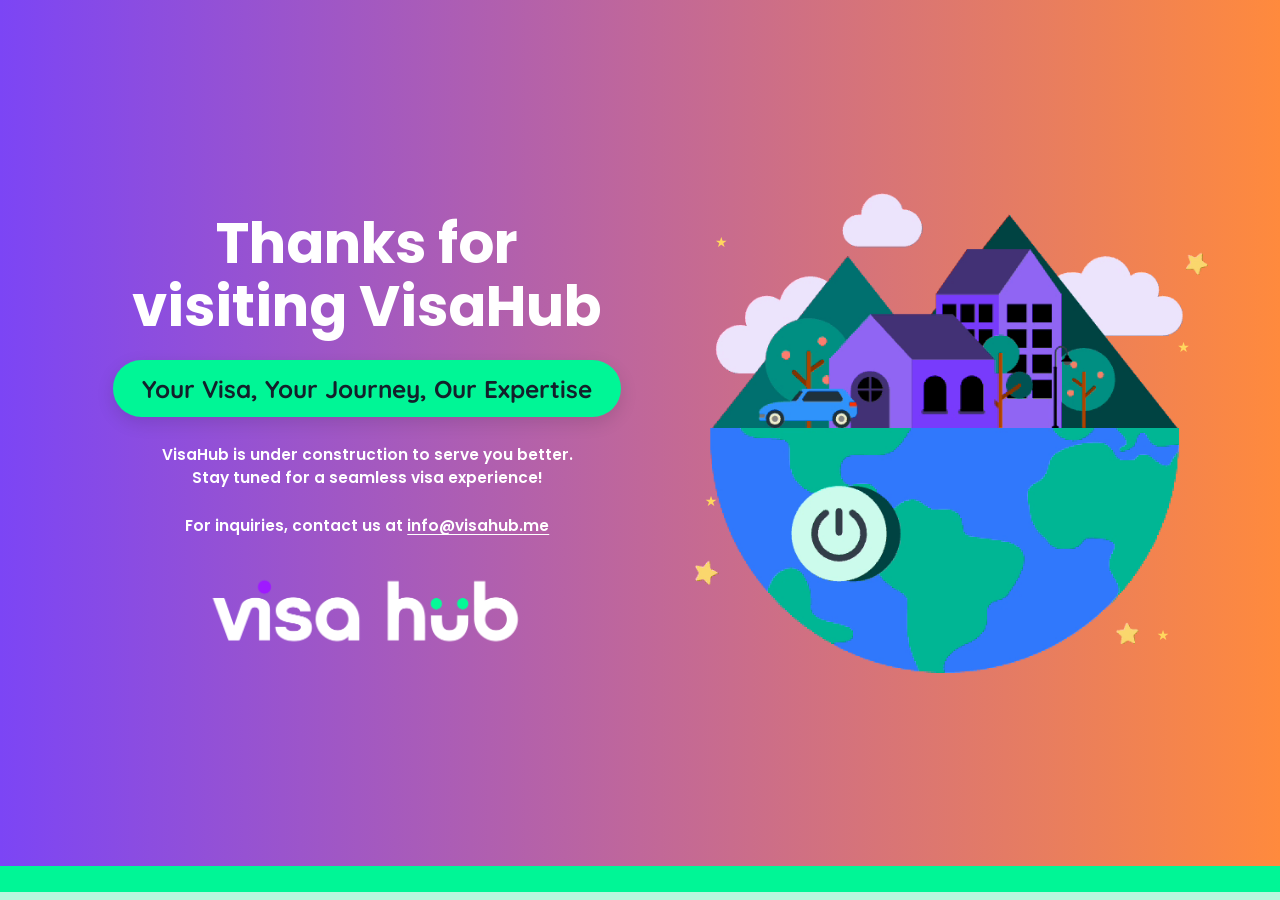
==== index.html @ 36c974fa "visahub.me placeholder page, from the March 2025 design Co-Authored-By: Claude Opus 5.5 <noreply@ant" ====
<!doctype html>
<html lang="en">
<head>
<meta charset="utf-8">
<meta name="viewport" content="width=device-width, initial-scale=1">
<title>VisaHub</title>
<meta name="description" content="VisaHub is under construction. Your Visa, Your Journey, Our Expertise.">
<meta property="og:title" content="VisaHub">
<meta property="og:description" content="Your Visa, Your Journey, Our Expertise. VisaHub is under construction.">
<meta property="og:url" content="https://visahub.me/">
<meta name="theme-color" content="#7c45f5">
<link rel="icon" type="image/png" href="assets/icon.png">
<link rel="preconnect" href="https://fonts.googleapis.com">
<link rel="preconnect" href="https://fonts.gstatic.com" crossorigin>
<link href="https://fonts.googleapis.com/css2?family=Poppins:wght@600;700&family=Quicksand:wght@700&display=swap" rel="stylesheet">
<style>
  :root {
    --purple: #7c45f5;
    --pink: #c0679a;
    --orange: #ff8a3d;
    --green: #00f696;
    --green-soft: #b9f7dd;
    --ink: #13202b;
    --white: #ffffff;
  }
  * { box-sizing: border-box; }
  html, body { height: 100%; margin: 0; }
  body {
    background: linear-gradient(90deg, var(--purple) 0%, var(--pink) 50%, var(--orange) 100%);
    color: var(--white);
    font-family: "Poppins", system-ui, -apple-system, "Segoe UI", sans-serif;
    display: flex;
    flex-direction: column;
    min-height: 100vh;
    min-height: 100svh;
  }
  main {
    flex: 1;
    display: grid;
    grid-template-columns: 1.15fr 1fr;
    align-items: center;
    gap: 2rem;
    width: 100%;
    max-width: 1200px;
    margin: 0 auto;
    padding: 3rem 2rem;
  }
  .copy { text-align: center; }
  h1 {
    font-weight: 700;
    font-size: clamp(2.3rem, 4.4vw, 4.2rem);
    line-height: 1.12;
    margin: 0 0 1.4rem;
  }
  .pill {
    display: inline-block;
    background: var(--green);
    color: var(--ink);
    font-family: "Quicksand", "Poppins", sans-serif;
    font-weight: 700;
    font-size: clamp(1rem, 1.9vw, 1.6rem);
    padding: .55em 1.2em;
    border-radius: 999px;
    box-shadow: 0 6px 18px rgba(0,0,0,.12);
  }
  .note {
    font-weight: 600;
    font-size: clamp(.9rem, 1.2vw, 1.05rem);
    line-height: 1.5;
    margin: 1.6rem 0 0;
  }
  .note a { color: var(--white); text-decoration-thickness: 1px; text-underline-offset: 3px; }
  .logo {
    display: block;
    width: min(340px, 70%);
    height: auto;
    margin: 2rem auto 0;
  }
  .art {
    position: relative;
    display: flex;
    justify-content: center;
  }
  .globe { position: relative; width: min(540px, 100%); aspect-ratio: 604 / 564; }
  .globe img { position: absolute; inset: 0; width: 100%; height: 100%; transition: opacity .8s ease; }
  .globe .day { opacity: 0; }
  .globe.is-day .day { opacity: 1; }
  .power {
    position: absolute; left: 18.5%; top: 61%; width: 19%; aspect-ratio: 1;
    border: 0; border-radius: 50%; background: transparent; cursor: pointer;
  }
  .power:focus-visible { outline: 3px solid #fff; outline-offset: 3px; }
  .stars span {
    position: absolute;
    color: #ffd75e;
    font-size: 14px;
    animation: twinkle 3s ease-in-out infinite;
  }
  @keyframes twinkle { 0%,100% { opacity: .35; } 50% { opacity: 1; } }
  footer { height: 34px; display: flex; flex-direction: column; }
  footer .bar { flex: 3; background: var(--green); }
  footer .soft { flex: 1; background: var(--green-soft); }
  @media (max-width: 820px) {
    main { grid-template-columns: 1fr; padding: 2rem 1rem; gap: .5rem; }
    .art { order: -1; }
    .globe { width: min(340px, 86%); }
  }
  @media (prefers-reduced-motion: reduce) {
    .stars span { animation: none; opacity: .8; }
  }
</style>
</head>
<body>
<main>
  <section class="copy">
    <h1>Thanks for<br>visiting VisaHub</h1>
    <span class="pill">Your Visa, Your Journey, Our Expertise</span>
    <p class="note">VisaHub is under construction to serve you better.<br>
      Stay tuned for a seamless visa experience!</p>
    <p class="note">For inquiries, contact us at <a href="mailto:info@visahub.me">info@visahub.me</a></p>
    <img class="logo" src="assets/logo.png" width="700" height="175" alt="visa hub">
  </section>
  <section class="art">
    <div class="stars" aria-hidden="true">
      <span style="left:4%;top:8%">★</span><span style="left:94%;top:30%;animation-delay:1.2s">★</span>
      <span style="left:2%;top:62%;animation-delay:1.8s">★</span><span style="left:90%;top:90%;animation-delay:.9s">★</span>
    </div>
    <div class="globe">
      <img class="night" src="assets/globe-night.png" width="604" height="564" alt="">
      <img class="day" src="assets/globe-day.png" width="604" height="564" alt="">
      <button class="power" type="button" aria-label="Switch day and night"></button>
    </div>
  </section>
</main>
<footer><div class="bar"></div><div class="soft"></div></footer>
<script>
  (function () {
    var g = document.querySelector('.globe');
    var reduce = window.matchMedia && window.matchMedia('(prefers-reduced-motion: reduce)').matches;
    var timer = null;
    function flip() { g.classList.toggle('is-day'); }
    function start() { if (!reduce) timer = setInterval(flip, 4000); }
    g.querySelector('.power').addEventListener('click', function () { clearInterval(timer); flip(); start(); });
    start();
  })();
</script>
</body>
</html>
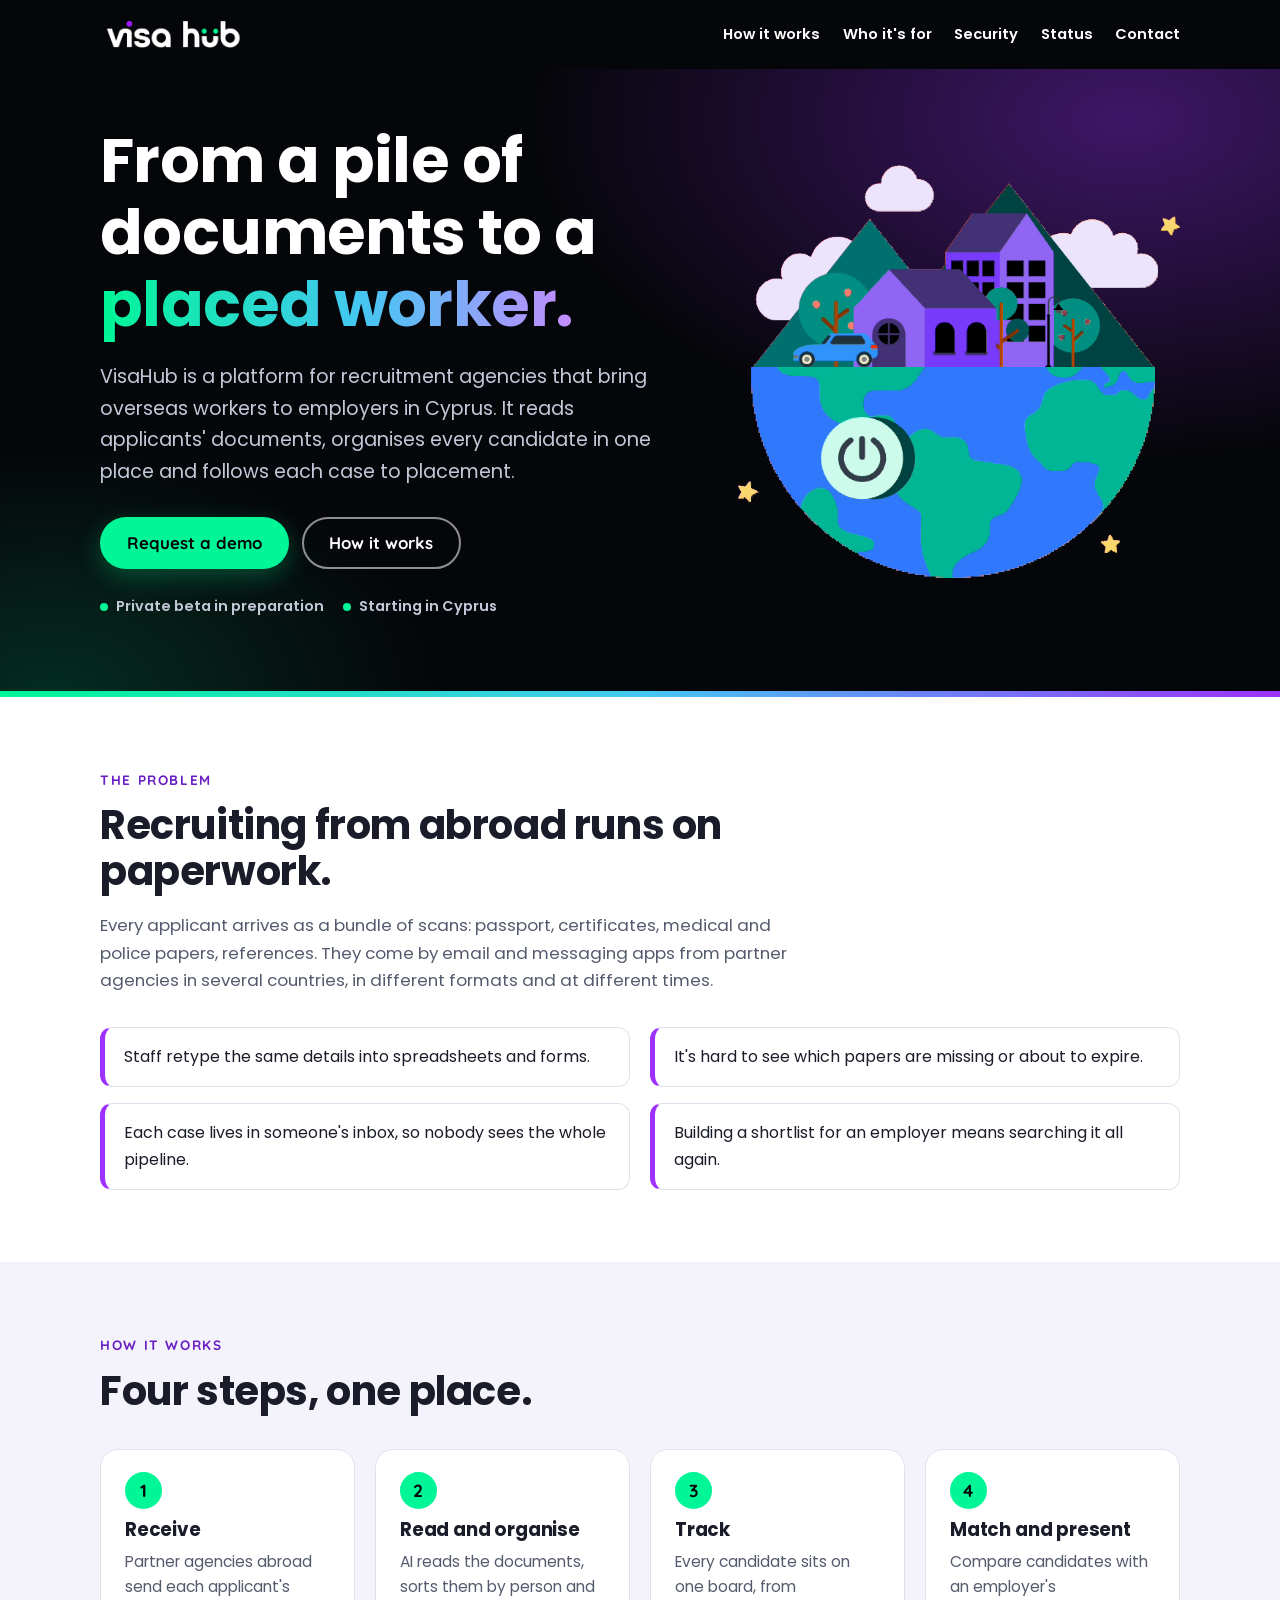
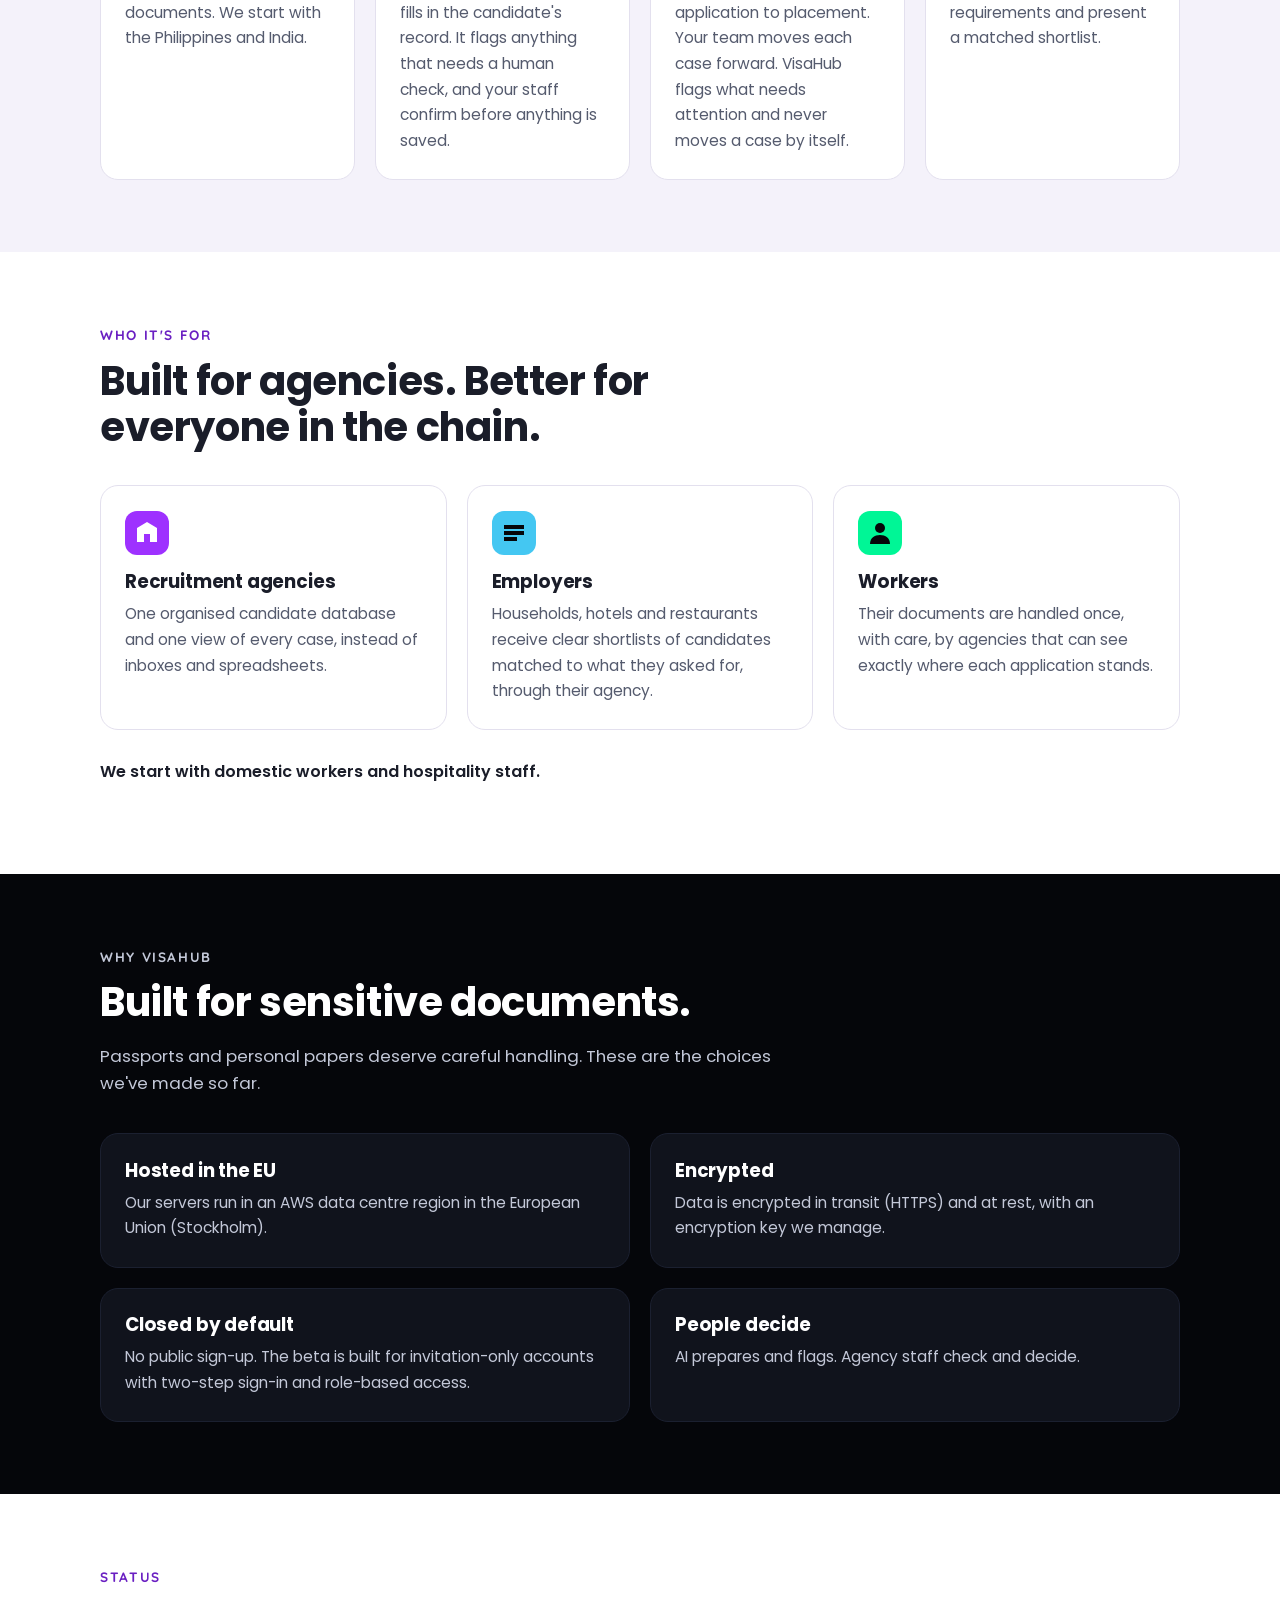
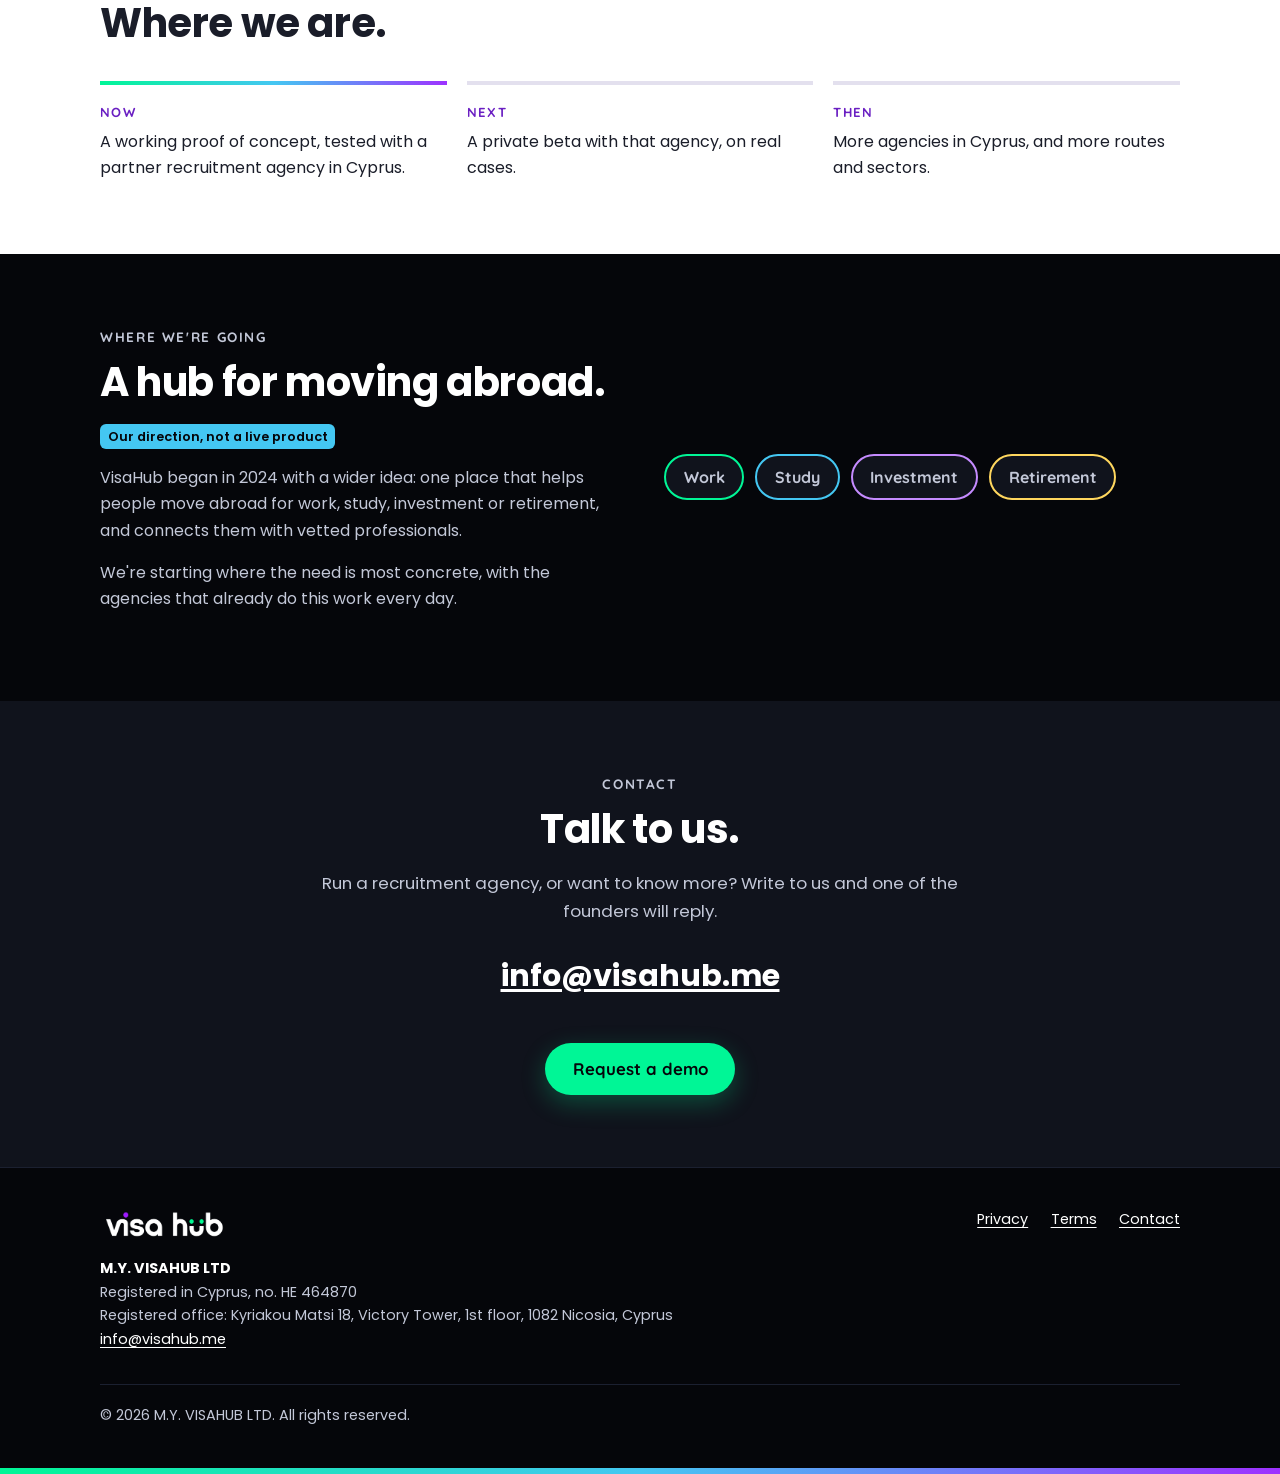
==== commit 6664595e: "Full visahub.me site: home, privacy, terms, 404 Replaces the under-construction placeholder with the" ====
--- a/index.html
+++ b/index.html
@@ -3,146 +3,227 @@
 <head>
 <meta charset="utf-8">
 <meta name="viewport" content="width=device-width, initial-scale=1">
-<title>VisaHub</title>
-<meta name="description" content="VisaHub is under construction. Your Visa, Your Journey, Our Expertise.">
-<meta property="og:title" content="VisaHub">
-<meta property="og:description" content="Your Visa, Your Journey, Our Expertise. VisaHub is under construction.">
+<title>VisaHub: the platform for agencies recruiting overseas workers</title>
+<meta name="description" content="VisaHub helps recruitment agencies in Cyprus turn applicants' documents from partner agencies abroad into an organised candidate database, track every case and present matched shortlists to employers.">
+<link rel="canonical" href="https://visahub.me/">
+<meta name="theme-color" content="#05060a">
+<meta property="og:type" content="website">
+<meta property="og:site_name" content="VisaHub">
+<meta property="og:title" content="VisaHub: from a pile of documents to a placed worker">
+<meta property="og:description" content="A platform for recruitment agencies that bring overseas workers to employers in Cyprus.">
 <meta property="og:url" content="https://visahub.me/">
-<meta name="theme-color" content="#7c45f5">
-<link rel="icon" type="image/png" href="assets/icon.png">
-<link rel="preconnect" href="https://fonts.googleapis.com">
-<link rel="preconnect" href="https://fonts.gstatic.com" crossorigin>
-<link href="https://fonts.googleapis.com/css2?family=Poppins:wght@600;700&family=Quicksand:wght@700&display=swap" rel="stylesheet">
-<style>
-  :root {
-    --purple: #7c45f5;
-    --pink: #c0679a;
-    --orange: #ff8a3d;
-    --green: #00f696;
-    --green-soft: #b9f7dd;
-    --ink: #13202b;
-    --white: #ffffff;
-  }
-  * { box-sizing: border-box; }
-  html, body { height: 100%; margin: 0; }
-  body {
-    background: linear-gradient(90deg, var(--purple) 0%, var(--pink) 50%, var(--orange) 100%);
-    color: var(--white);
-    font-family: "Poppins", system-ui, -apple-system, "Segoe UI", sans-serif;
-    display: flex;
-    flex-direction: column;
-    min-height: 100vh;
-    min-height: 100svh;
-  }
-  main {
-    flex: 1;
-    display: grid;
-    grid-template-columns: 1.15fr 1fr;
-    align-items: center;
-    gap: 2rem;
-    width: 100%;
-    max-width: 1200px;
-    margin: 0 auto;
-    padding: 3rem 2rem;
-  }
-  .copy { text-align: center; }
-  h1 {
-    font-weight: 700;
-    font-size: clamp(2.3rem, 4.4vw, 4.2rem);
-    line-height: 1.12;
-    margin: 0 0 1.4rem;
-  }
-  .pill {
-    display: inline-block;
-    background: var(--green);
-    color: var(--ink);
-    font-family: "Quicksand", "Poppins", sans-serif;
-    font-weight: 700;
-    font-size: clamp(1rem, 1.9vw, 1.6rem);
-    padding: .55em 1.2em;
-    border-radius: 999px;
-    box-shadow: 0 6px 18px rgba(0,0,0,.12);
-  }
-  .note {
-    font-weight: 600;
-    font-size: clamp(.9rem, 1.2vw, 1.05rem);
-    line-height: 1.5;
-    margin: 1.6rem 0 0;
-  }
-  .note a { color: var(--white); text-decoration-thickness: 1px; text-underline-offset: 3px; }
-  .logo {
-    display: block;
-    width: min(340px, 70%);
-    height: auto;
-    margin: 2rem auto 0;
-  }
-  .art {
-    position: relative;
-    display: flex;
-    justify-content: center;
-  }
-  .globe { position: relative; width: min(540px, 100%); aspect-ratio: 604 / 564; }
-  .globe img { position: absolute; inset: 0; width: 100%; height: 100%; transition: opacity .8s ease; }
-  .globe .day { opacity: 0; }
-  .globe.is-day .day { opacity: 1; }
-  .power {
-    position: absolute; left: 18.5%; top: 61%; width: 19%; aspect-ratio: 1;
-    border: 0; border-radius: 50%; background: transparent; cursor: pointer;
-  }
-  .power:focus-visible { outline: 3px solid #fff; outline-offset: 3px; }
-  .stars span {
-    position: absolute;
-    color: #ffd75e;
-    font-size: 14px;
-    animation: twinkle 3s ease-in-out infinite;
-  }
-  @keyframes twinkle { 0%,100% { opacity: .35; } 50% { opacity: 1; } }
-  footer { height: 34px; display: flex; flex-direction: column; }
-  footer .bar { flex: 3; background: var(--green); }
-  footer .soft { flex: 1; background: var(--green-soft); }
-  @media (max-width: 820px) {
-    main { grid-template-columns: 1fr; padding: 2rem 1rem; gap: .5rem; }
-    .art { order: -1; }
-    .globe { width: min(340px, 86%); }
-  }
-  @media (prefers-reduced-motion: reduce) {
-    .stars span { animation: none; opacity: .8; }
-  }
-</style>
+<meta property="og:image" content="https://visahub.me/assets/og-image.png">
+<meta property="og:image:width" content="1200">
+<meta property="og:image:height" content="630">
+<meta property="og:image:alt" content="VisaHub: from a pile of documents to a placed worker">
+<meta name="twitter:card" content="summary_large_image">
+<meta name="twitter:title" content="VisaHub: from a pile of documents to a placed worker">
+<meta name="twitter:description" content="A platform for recruitment agencies that bring overseas workers to employers in Cyprus.">
+<meta name="twitter:image" content="https://visahub.me/assets/og-image.png">
+<link rel="icon" type="image/png" sizes="32x32" href="/assets/favicon-32.png">
+<link rel="icon" type="image/png" sizes="192x192" href="/assets/icon-192.png">
+<link rel="apple-touch-icon" href="/assets/apple-touch-icon.png">
+<link rel="preload" href="/assets/fonts/poppins-latin-700-normal.woff2" as="font" type="font/woff2" crossorigin>
+<link rel="stylesheet" href="/assets/site.css">
 </head>
 <body>
-<main>
-  <section class="copy">
-    <h1>Thanks for<br>visiting VisaHub</h1>
-    <span class="pill">Your Visa, Your Journey, Our Expertise</span>
-    <p class="note">VisaHub is under construction to serve you better.<br>
-      Stay tuned for a seamless visa experience!</p>
-    <p class="note">For inquiries, contact us at <a href="mailto:info@visahub.me">info@visahub.me</a></p>
-    <img class="logo" src="assets/logo.png" width="700" height="175" alt="visa hub">
-  </section>
-  <section class="art">
-    <div class="stars" aria-hidden="true">
-      <span style="left:4%;top:8%">★</span><span style="left:94%;top:30%;animation-delay:1.2s">★</span>
-      <span style="left:2%;top:62%;animation-delay:1.8s">★</span><span style="left:90%;top:90%;animation-delay:.9s">★</span>
-    </div>
-    <div class="globe">
-      <img class="night" src="assets/globe-night.png" width="604" height="564" alt="">
-      <img class="day" src="assets/globe-day.png" width="604" height="564" alt="">
-      <button class="power" type="button" aria-label="Switch day and night"></button>
-    </div>
-  </section>
+<a class="skip" href="#main">Skip to content</a>
+
+<header class="site-header">
+  <div class="wrap">
+    <a class="brand" href="/" aria-label="VisaHub home"><img src="/assets/logo.png" width="700" height="175" alt="VisaHub"></a>
+    <nav class="nav" aria-label="Main">
+      <ul>
+        <li><a href="#how">How it works</a></li>
+        <li><a href="#who">Who it's for</a></li>
+        <li><a href="#security">Security</a></li>
+        <li><a href="#status">Status</a></li>
+        <li><a href="#contact">Contact</a></li>
+      </ul>
+    </nav>
+  </div>
+</header>
+
+<main id="main">
+
+<section class="hero" aria-labelledby="hero-title">
+  <div class="wrap">
+    <div>
+      <h1 id="hero-title">From a pile of documents to a <span class="grad-text">placed worker.</span></h1>
+      <p class="lead">VisaHub is a platform for recruitment agencies that bring overseas workers to employers in Cyprus. It reads applicants' documents, organises every candidate in one place and follows each case to placement.</p>
+      <div class="btn-row">
+        <a class="btn btn-primary" href="mailto:info@visahub.me?subject=VisaHub%20demo%20request">Request a demo</a>
+        <a class="btn btn-ghost" href="#how">How it works</a>
+      </div>
+      <p class="status-line"><span>Private beta in preparation</span><span>Starting in Cyprus</span></p>
+    </div>
+    <div class="art">
+      <div class="globe">
+        <img class="night" src="/assets/globe-night.png" width="604" height="564" alt="Illustration: a house, an office building and trees standing on top of a globe.">
+        <img class="day" src="/assets/globe-day.png" width="604" height="564" alt="">
+        <button class="power" type="button" aria-pressed="false" aria-label="Switch the illustration between night and day"></button>
+      </div>
+    </div>
+  </div>
+</section>
+
+<section class="section" id="problem" aria-labelledby="problem-title">
+  <div class="wrap">
+    <p class="eyebrow">The problem</p>
+    <h2 id="problem-title">Recruiting from abroad runs on paperwork.</h2>
+    <p class="intro">Every applicant arrives as a bundle of scans: passport, certificates, medical and police papers, references. They come by email and messaging apps from partner agencies in several countries, in different formats and at different times.</p>
+    <ul class="pain">
+      <li>Staff retype the same details into spreadsheets and forms.</li>
+      <li>It's hard to see which papers are missing or about to expire.</li>
+      <li>Each case lives in someone's inbox, so nobody sees the whole pipeline.</li>
+      <li>Building a shortlist for an employer means searching it all again.</li>
+    </ul>
+  </div>
+</section>
+
+<section class="section mist" id="how" aria-labelledby="how-title">
+  <div class="wrap">
+    <p class="eyebrow">How it works</p>
+    <h2 id="how-title">Four steps, one place.</h2>
+    <ol class="grid four steps">
+      <li class="card">
+        <h3>Receive</h3>
+        <p>Partner agencies abroad send each applicant's documents. We start with the Philippines and India.</p>
+      </li>
+      <li class="card">
+        <h3>Read and organise</h3>
+        <p>AI reads the documents, sorts them by person and fills in the candidate's record. It flags anything that needs a human check, and your staff confirm before anything is saved.</p>
+      </li>
+      <li class="card">
+        <h3>Track</h3>
+        <p>Every candidate sits on one board, from application to placement. Your team moves each case forward. VisaHub flags what needs attention and never moves a case by itself.</p>
+      </li>
+      <li class="card">
+        <h3>Match and present</h3>
+        <p>Compare candidates with an employer's requirements and present a matched shortlist.</p>
+      </li>
+    </ol>
+  </div>
+</section>
+
+<section class="section" id="who" aria-labelledby="who-title">
+  <div class="wrap">
+    <p class="eyebrow">Who it's for</p>
+    <h2 id="who-title">Built for agencies. Better for everyone in the chain.</h2>
+    <ul class="grid three">
+      <li class="card">
+        <svg class="icon" viewBox="0 0 44 44" aria-hidden="true"><rect width="44" height="44" rx="12" fill="#9e31ff"/><path d="M12 31V17l10-6 10 6v14h-7v-8h-6v8z" fill="#fff"/></svg>
+        <h3>Recruitment agencies</h3>
+        <p>One organised candidate database and one view of every case, instead of inboxes and spreadsheets.</p>
+      </li>
+      <li class="card">
+        <svg class="icon" viewBox="0 0 44 44" aria-hidden="true"><rect width="44" height="44" rx="12" fill="#44c7f2"/><path d="M12 14h20v4H12zm0 6h20v4H12zm0 6h13v4H12z" fill="#05060a"/></svg>
+        <h3>Employers</h3>
+        <p>Households, hotels and restaurants receive clear shortlists of candidates matched to what they asked for, through their agency.</p>
+      </li>
+      <li class="card">
+        <svg class="icon" viewBox="0 0 44 44" aria-hidden="true"><rect width="44" height="44" rx="12" fill="#00f696"/><circle cx="22" cy="17" r="5" fill="#05060a"/><path d="M12 33c0-6 4.5-9 10-9s10 3 10 9z" fill="#05060a"/></svg>
+        <h3>Workers</h3>
+        <p>Their documents are handled once, with care, by agencies that can see exactly where each application stands.</p>
+      </li>
+    </ul>
+    <p class="note">We start with domestic workers and hospitality staff.</p>
+  </div>
+</section>
+
+<section class="section dark" id="security" aria-labelledby="security-title">
+  <div class="wrap">
+    <p class="eyebrow">Why VisaHub</p>
+    <h2 id="security-title">Built for sensitive documents.</h2>
+    <p class="intro">Passports and personal papers deserve careful handling. These are the choices we've made so far.</p>
+    <ul class="grid two">
+      <li class="card">
+        <h3>Hosted in the EU</h3>
+        <p>Our servers run in an AWS data centre region in the European Union (Stockholm).</p>
+      </li>
+      <li class="card">
+        <h3>Encrypted</h3>
+        <p>Data is encrypted in transit (HTTPS) and at rest, with an encryption key we manage.</p>
+      </li>
+      <li class="card">
+        <h3>Closed by default</h3>
+        <p>No public sign-up. The beta is built for invitation-only accounts with two-step sign-in and role-based access.</p>
+      </li>
+      <li class="card">
+        <h3>People decide</h3>
+        <p>AI prepares and flags. Agency staff check and decide.</p>
+      </li>
+    </ul>
+  </div>
+</section>
+
+<section class="section" id="status" aria-labelledby="status-title">
+  <div class="wrap">
+    <p class="eyebrow">Status</p>
+    <h2 id="status-title">Where we are.</h2>
+    <ol class="timeline">
+      <li class="now"><span class="when">Now</span><p>A working proof of concept, tested with a partner recruitment agency in Cyprus.</p></li>
+      <li><span class="when">Next</span><p>A private beta with that agency, on real cases.</p></li>
+      <li><span class="when">Then</span><p>More agencies in Cyprus, and more routes and sectors.</p></li>
+    </ol>
+  </div>
+</section>
+
+<section class="section dark vision" id="vision" aria-labelledby="vision-title">
+  <div class="wrap">
+    <div>
+      <p class="eyebrow">Where we're going</p>
+      <h2 id="vision-title">A hub for moving abroad.</h2>
+      <span class="tag">Our direction, not a live product</span>
+      <p>VisaHub began in 2024 with a wider idea: one place that helps people move abroad for work, study, investment or retirement, and connects them with vetted professionals.</p>
+      <p>We're starting where the need is most concrete, with the agencies that already do this work every day.</p>
+    </div>
+    <ul class="pills" aria-label="Reasons people move abroad">
+      <li>Work</li>
+      <li>Study</li>
+      <li>Investment</li>
+      <li>Retirement</li>
+    </ul>
+  </div>
+</section>
+
+<section class="section dark contact" id="contact" aria-labelledby="contact-title">
+  <div class="wrap">
+    <p class="eyebrow">Contact</p>
+    <h2 id="contact-title">Talk to us.</h2>
+    <p class="intro">Run a recruitment agency, or want to know more? Write to us and one of the founders will reply.</p>
+    <p><a class="mail" href="mailto:info@visahub.me">info@visahub.me</a></p>
+    <div class="btn-row">
+      <a class="btn btn-primary" href="mailto:info@visahub.me?subject=VisaHub%20demo%20request">Request a demo</a>
+    </div>
+  </div>
+</section>
+
 </main>
-<footer><div class="bar"></div><div class="soft"></div></footer>
-<script>
-  (function () {
-    var g = document.querySelector('.globe');
-    var reduce = window.matchMedia && window.matchMedia('(prefers-reduced-motion: reduce)').matches;
-    var timer = null;
-    function flip() { g.classList.toggle('is-day'); }
-    function start() { if (!reduce) timer = setInterval(flip, 4000); }
-    g.querySelector('.power').addEventListener('click', function () { clearInterval(timer); flip(); start(); });
-    start();
-  })();
-</script>
+
+<footer class="site-footer">
+  <div class="wrap">
+    <div>
+      <img src="/assets/logo.png" width="700" height="175" alt="VisaHub">
+      <address>
+        <strong>M.Y. VISAHUB LTD</strong><br>
+        Registered in Cyprus, no. HE 464870<br>
+        Registered office: Kyriakou Matsi 18, Victory Tower, 1st floor, 1082 Nicosia, Cyprus<br>
+        <a href="mailto:info@visahub.me">info@visahub.me</a>
+      </address>
+    </div>
+    <nav aria-label="Footer">
+      <ul>
+        <li><a href="/privacy.html">Privacy</a></li>
+        <li><a href="/terms.html">Terms</a></li>
+        <li><a href="#contact">Contact</a></li>
+      </ul>
+    </nav>
+    <p class="copy">© 2026 M.Y. VISAHUB LTD. All rights reserved.</p>
+  </div>
+  <div class="bar"></div>
+</footer>
+
+<script src="/assets/site.js" defer></script>
 </body>
 </html>
--- a/assets/site.css
+++ b/assets/site.css
@@ -0,0 +1,252 @@
+/* visahub.me. Brand by Orestis Savva (RedToast Digital Hub). Fonts are self-hosted (SIL OFL). */
+@font-face { font-family: "Poppins"; font-weight: 400; font-style: normal; font-display: swap; src: url("fonts/poppins-latin-400-normal.woff2") format("woff2"); }
+@font-face { font-family: "Poppins"; font-weight: 600; font-style: normal; font-display: swap; src: url("fonts/poppins-latin-600-normal.woff2") format("woff2"); }
+@font-face { font-family: "Poppins"; font-weight: 700; font-style: normal; font-display: swap; src: url("fonts/poppins-latin-700-normal.woff2") format("woff2"); }
+@font-face { font-family: "Quicksand"; font-weight: 700; font-style: normal; font-display: swap; src: url("fonts/quicksand-latin-700-normal.woff2") format("woff2"); }
+
+:root {
+  --purple: #9e31ff;
+  --purple-deep: #6a1fc2;
+  --purple-soft: #c58bff;
+  --green: #00f696;
+  --blue: #44c7f2;
+  --ink: #05060a;
+  --ink-2: #10131c;
+  --ink-3: #1b2030;
+  --paper: #ffffff;
+  --mist: #f4f2fa;
+  --text: #1a1d29;
+  --muted: #555b6e;
+  --on-dark: #ffffff;
+  --on-dark-muted: #c3c8d8;
+  --line: #e3e0ee;
+  --grad: linear-gradient(90deg, var(--green) 0%, var(--blue) 50%, var(--purple) 100%);
+  --wrap: 1120px;
+  --radius: 18px;
+}
+
+*, *::before, *::after { box-sizing: border-box; }
+html { scroll-behavior: smooth; -webkit-text-size-adjust: 100%; }
+body {
+  margin: 0;
+  font-family: "Poppins", system-ui, -apple-system, "Segoe UI", Roboto, sans-serif;
+  font-size: 1rem;
+  line-height: 1.65;
+  color: var(--text);
+  background: var(--paper);
+  overflow-wrap: break-word;
+}
+img { max-width: 100%; height: auto; }
+a { color: var(--purple-deep); text-underline-offset: 3px; }
+a:hover { text-decoration-thickness: 2px; }
+:focus-visible { outline: 3px solid var(--blue); outline-offset: 3px; border-radius: 4px; }
+h1, h2, h3 { line-height: 1.15; margin: 0; font-weight: 700; letter-spacing: -0.01em; }
+p { margin: 0 0 1rem; }
+ul, ol { margin: 0; padding: 0; }
+
+.wrap { width: 100%; max-width: var(--wrap); margin: 0 auto; padding: 0 1.25rem; }
+.skip {
+  position: absolute; left: 1rem; top: -4rem; z-index: 20;
+  background: var(--green); color: var(--ink); font-weight: 600;
+  padding: .6rem 1rem; border-radius: 8px; text-decoration: none;
+}
+.skip:focus { top: 1rem; }
+
+/* Header */
+.site-header { background: var(--ink); color: var(--on-dark); }
+.site-header .wrap {
+  display: flex; align-items: center; justify-content: space-between;
+  flex-wrap: wrap; gap: .5rem 1.5rem; padding-top: 1rem; padding-bottom: 1rem;
+}
+.brand { display: inline-flex; }
+.brand img { display: block; width: 148px; height: 37px; }
+.nav ul { display: flex; flex-wrap: wrap; gap: .25rem 1.4rem; list-style: none; }
+.nav a {
+  color: var(--on-dark); text-decoration: none; font-weight: 600; font-size: .92rem;
+  display: inline-block; padding: .35rem 0;
+}
+.nav a:hover { color: var(--green); }
+
+/* Buttons */
+.btn {
+  display: inline-block; font-family: "Quicksand", "Poppins", sans-serif; font-weight: 700;
+  font-size: 1.05rem; line-height: 1.2; text-decoration: none;
+  padding: .85em 1.5em; border-radius: 999px; border: 2px solid transparent;
+  transition: transform .15s ease, box-shadow .15s ease;
+}
+.btn-primary { background: var(--green); color: var(--ink); box-shadow: 0 8px 24px rgba(0, 246, 150, .25); }
+.btn-primary:hover { transform: translateY(-2px); box-shadow: 0 12px 28px rgba(0, 246, 150, .35); }
+.btn-ghost { color: var(--on-dark); border-color: rgba(255, 255, 255, .55); }
+.btn-ghost:hover { border-color: var(--on-dark); }
+.btn-row { display: flex; flex-wrap: wrap; gap: .8rem; }
+
+/* Hero */
+.hero {
+  background:
+    radial-gradient(60rem 34rem at 88% 8%, rgba(158, 49, 255, .38), transparent 62%),
+    radial-gradient(40rem 26rem at 4% 100%, rgba(0, 246, 150, .16), transparent 60%),
+    var(--ink);
+  color: var(--on-dark);
+  position: relative;
+}
+.hero::after { content: ""; display: block; height: 6px; background: var(--grad); }
+.hero .wrap {
+  display: grid; grid-template-columns: 1.15fr .85fr; align-items: center; gap: 2.5rem;
+  padding-top: 3.5rem; padding-bottom: 4.5rem;
+}
+.hero h1 { font-size: clamp(2.2rem, 5.2vw, 3.9rem); margin-bottom: 1.3rem; }
+.grad-text {
+  background: linear-gradient(90deg, var(--green), var(--blue) 55%, var(--purple-soft));
+  -webkit-background-clip: text; background-clip: text; color: transparent;
+}
+.lead { font-size: clamp(1.02rem, 1.5vw, 1.2rem); color: var(--on-dark-muted); max-width: 36rem; margin-bottom: 1.8rem; }
+.hero .status-line {
+  margin: 1.6rem 0 0; font-size: .9rem; font-weight: 600; color: var(--on-dark-muted);
+  display: flex; flex-wrap: wrap; gap: .4rem 1.2rem;
+}
+.hero .status-line span::before {
+  content: ""; display: inline-block; width: .55em; height: .55em; border-radius: 50%;
+  background: var(--green); margin-right: .55em;
+}
+
+.art { position: relative; display: flex; justify-content: center; }
+.globe { position: relative; width: min(460px, 100%); aspect-ratio: 604 / 564; }
+.globe img { position: absolute; inset: 0; width: 100%; height: 100%; transition: opacity .8s ease; }
+.globe .day { opacity: 0; }
+.globe.is-day .day { opacity: 1; }
+.power {
+  position: absolute; left: 18.5%; top: 61%; width: 19%; aspect-ratio: 1;
+  border: 0; border-radius: 50%; background: transparent; cursor: pointer; padding: 0;
+}
+.power:focus-visible { outline: 3px solid #fff; outline-offset: 3px; border-radius: 50%; }
+
+/* Sections */
+.section { padding: 4.5rem 0; }
+.section.mist { background: var(--mist); }
+.section.dark { background: var(--ink); color: var(--on-dark); }
+.section.dark p, .section.dark li { color: var(--on-dark-muted); }
+.eyebrow {
+  font-family: "Quicksand", "Poppins", sans-serif; font-weight: 700; font-size: .85rem;
+  letter-spacing: .12em; text-transform: uppercase; color: var(--purple-deep); margin: 0 0 .7rem;
+}
+.dark .eyebrow { color: var(--green); }
+.section h2 { font-size: clamp(1.7rem, 3.4vw, 2.5rem); margin-bottom: 1.1rem; max-width: 24ch; }
+.intro { max-width: 44rem; color: var(--muted); font-size: 1.05rem; }
+.dark .intro { color: var(--on-dark-muted); }
+
+.grid { display: grid; gap: 1.25rem; margin-top: 2.2rem; list-style: none; }
+.grid.two { grid-template-columns: repeat(2, 1fr); }
+.grid.three { grid-template-columns: repeat(3, 1fr); }
+.grid.four { grid-template-columns: repeat(4, 1fr); }
+
+.card {
+  background: var(--paper); border: 1px solid var(--line); border-radius: var(--radius);
+  padding: 1.6rem 1.5rem; position: relative;
+}
+.card h3 { font-size: 1.15rem; margin-bottom: .55rem; }
+.card p { margin: 0; color: var(--muted); font-size: .97rem; }
+.dark .card { background: var(--ink-2); border-color: var(--ink-3); }
+.dark .card h3 { color: var(--on-dark); }
+.dark .card p { color: var(--on-dark-muted); }
+
+.pain { list-style: none; display: grid; grid-template-columns: repeat(2, 1fr); gap: 1rem 1.25rem; margin-top: 2rem; }
+.pain li {
+  background: var(--paper); border: 1px solid var(--line); border-left: 5px solid var(--purple);
+  border-radius: 12px; padding: 1rem 1.2rem; color: var(--text);
+}
+
+.steps { counter-reset: step; }
+.steps .card { padding-top: 4.3rem; }
+.steps .card::before {
+  counter-increment: step; content: counter(step);
+  position: absolute; top: 1.4rem; left: 1.5rem;
+  width: 2.3rem; height: 2.3rem; border-radius: 50%;
+  display: grid; place-items: center;
+  font-family: "Quicksand", "Poppins", sans-serif; font-weight: 700; font-size: 1.1rem;
+  background: var(--green); color: var(--ink);
+}
+
+.icon { width: 44px; height: 44px; display: block; margin-bottom: 1rem; }
+.note { margin-top: 1.8rem; font-weight: 600; }
+
+.timeline { list-style: none; margin-top: 2.2rem; display: grid; grid-template-columns: repeat(3, 1fr); gap: 1.25rem; }
+.timeline li { border-top: 4px solid var(--line); padding-top: 1.1rem; }
+.timeline li.now { border-image: var(--grad) 1; }
+.timeline .when {
+  font-family: "Quicksand", "Poppins", sans-serif; font-weight: 700; text-transform: uppercase;
+  letter-spacing: .1em; font-size: .82rem; color: var(--purple-deep); display: block; margin-bottom: .3rem;
+}
+.timeline p { margin: 0; }
+
+.vision .wrap { display: grid; grid-template-columns: 1fr 1fr; gap: 3rem; align-items: center; }
+.pills { list-style: none; display: flex; flex-wrap: wrap; gap: .7rem; }
+.pills li {
+  font-family: "Quicksand", "Poppins", sans-serif; font-weight: 700; color: var(--on-dark);
+  border: 2px solid var(--ink-3); border-radius: 999px; padding: .5em 1.1em; background: var(--ink-2);
+}
+.pills li:nth-child(1) { border-color: var(--green); }
+.pills li:nth-child(2) { border-color: var(--blue); }
+.pills li:nth-child(3) { border-color: var(--purple-soft); }
+.pills li:nth-child(4) { border-color: #ffd75e; }
+.tag {
+  display: inline-block; font-size: .8rem; font-weight: 600; color: var(--ink);
+  background: var(--blue); border-radius: 6px; padding: .15em .6em; margin-bottom: 1rem;
+}
+
+.team { list-style: none; display: grid; grid-template-columns: repeat(4, 1fr); gap: 1rem; margin-top: 2.2rem; }
+.team li { background: var(--paper); border: 1px solid var(--line); border-radius: 14px; padding: 1.1rem 1.2rem; }
+.team .name { font-weight: 600; display: block; }
+.team .role { color: var(--muted); font-size: .92rem; }
+
+.section.contact { text-align: center; background: var(--ink-2); }
+.contact h2, .contact .intro { margin-left: auto; margin-right: auto; }
+.contact .mail { font-size: clamp(1.3rem, 3vw, 1.9rem); font-weight: 700; display: inline-block; margin: .6rem 0 1.6rem; color: var(--on-dark); }
+.contact .btn-row { justify-content: center; }
+
+/* Footer */
+.site-footer { background: var(--ink); color: var(--on-dark-muted); font-size: .9rem; border-top: 1px solid var(--ink-3); }
+.site-footer .wrap { padding-top: 2.5rem; padding-bottom: 2.5rem; display: grid; grid-template-columns: 1.4fr 1fr; gap: 2rem; }
+.site-footer img { width: 130px; height: auto; display: block; margin-bottom: 1rem; }
+.site-footer address { font-style: normal; }
+.site-footer strong { color: var(--on-dark); }
+.site-footer a { color: var(--on-dark); }
+.site-footer ul { list-style: none; display: flex; flex-wrap: wrap; gap: .4rem 1.4rem; justify-content: flex-end; }
+.site-footer .copy { grid-column: 1 / -1; border-top: 1px solid var(--ink-3); padding-top: 1.2rem; margin: 0; }
+.bar { height: 6px; background: var(--grad); }
+
+/* Text pages */
+.page-head { background: var(--ink); color: var(--on-dark); padding: 3rem 0 3.2rem; }
+.page-head h1 { font-size: clamp(2rem, 4.5vw, 3rem); }
+.page-head p { color: var(--on-dark-muted); margin: .8rem 0 0; }
+.prose { max-width: 46rem; padding-top: 3rem; padding-bottom: 4rem; }
+.prose h2 { font-size: 1.35rem; margin: 2.2rem 0 .7rem; }
+.prose ul { padding-left: 1.3rem; margin-bottom: 1rem; }
+.prose li { margin-bottom: .4rem; }
+.center-page { text-align: center; padding: 5rem 0 6rem; }
+.center-page h1 { font-size: clamp(2.2rem, 6vw, 3.6rem); margin-bottom: 1rem; }
+.center-page .btn-row { justify-content: center; margin-top: 2rem; }
+
+@media (max-width: 960px) {
+  .grid.four, .team { grid-template-columns: repeat(2, 1fr); }
+  .grid.three { grid-template-columns: 1fr; }
+  .vision .wrap { grid-template-columns: 1fr; gap: 1.5rem; }
+}
+@media (max-width: 760px) {
+  .hero .wrap { grid-template-columns: 1fr; padding-top: 2rem; padding-bottom: 3rem; gap: 1.5rem; }
+  .art { order: -1; }
+  .globe { width: min(280px, 78%); }
+  .section { padding: 3.2rem 0; }
+  .grid.two, .grid.four, .pain, .timeline { grid-template-columns: 1fr; }
+  .site-footer .wrap { grid-template-columns: 1fr; }
+  .site-footer ul { justify-content: flex-start; }
+  .nav ul { gap: .1rem 1.1rem; }
+}
+@media (max-width: 420px) {
+  .team { grid-template-columns: 1fr; }
+  .btn { width: 100%; text-align: center; }
+}
+@media (prefers-reduced-motion: reduce) {
+  html { scroll-behavior: auto; }
+  .globe img, .btn { transition: none; }
+  .btn-primary:hover { transform: none; }
+}
